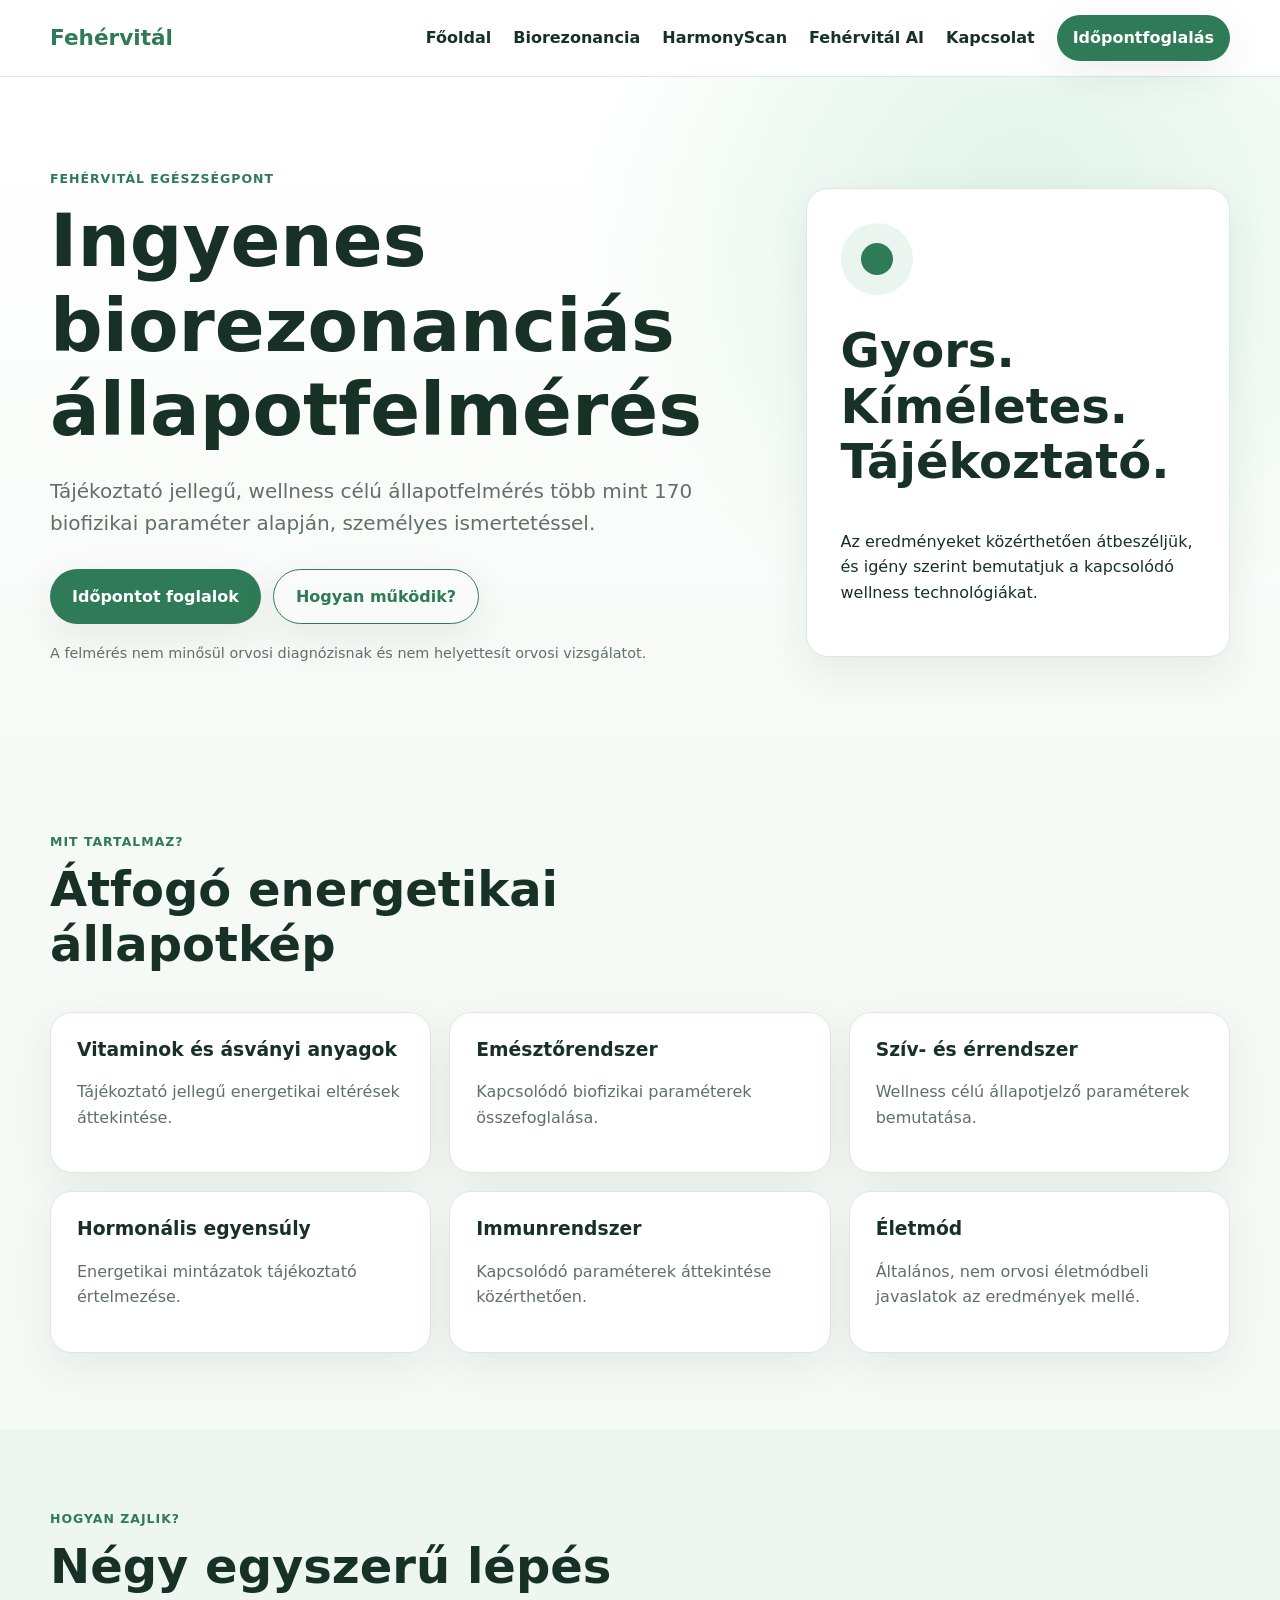
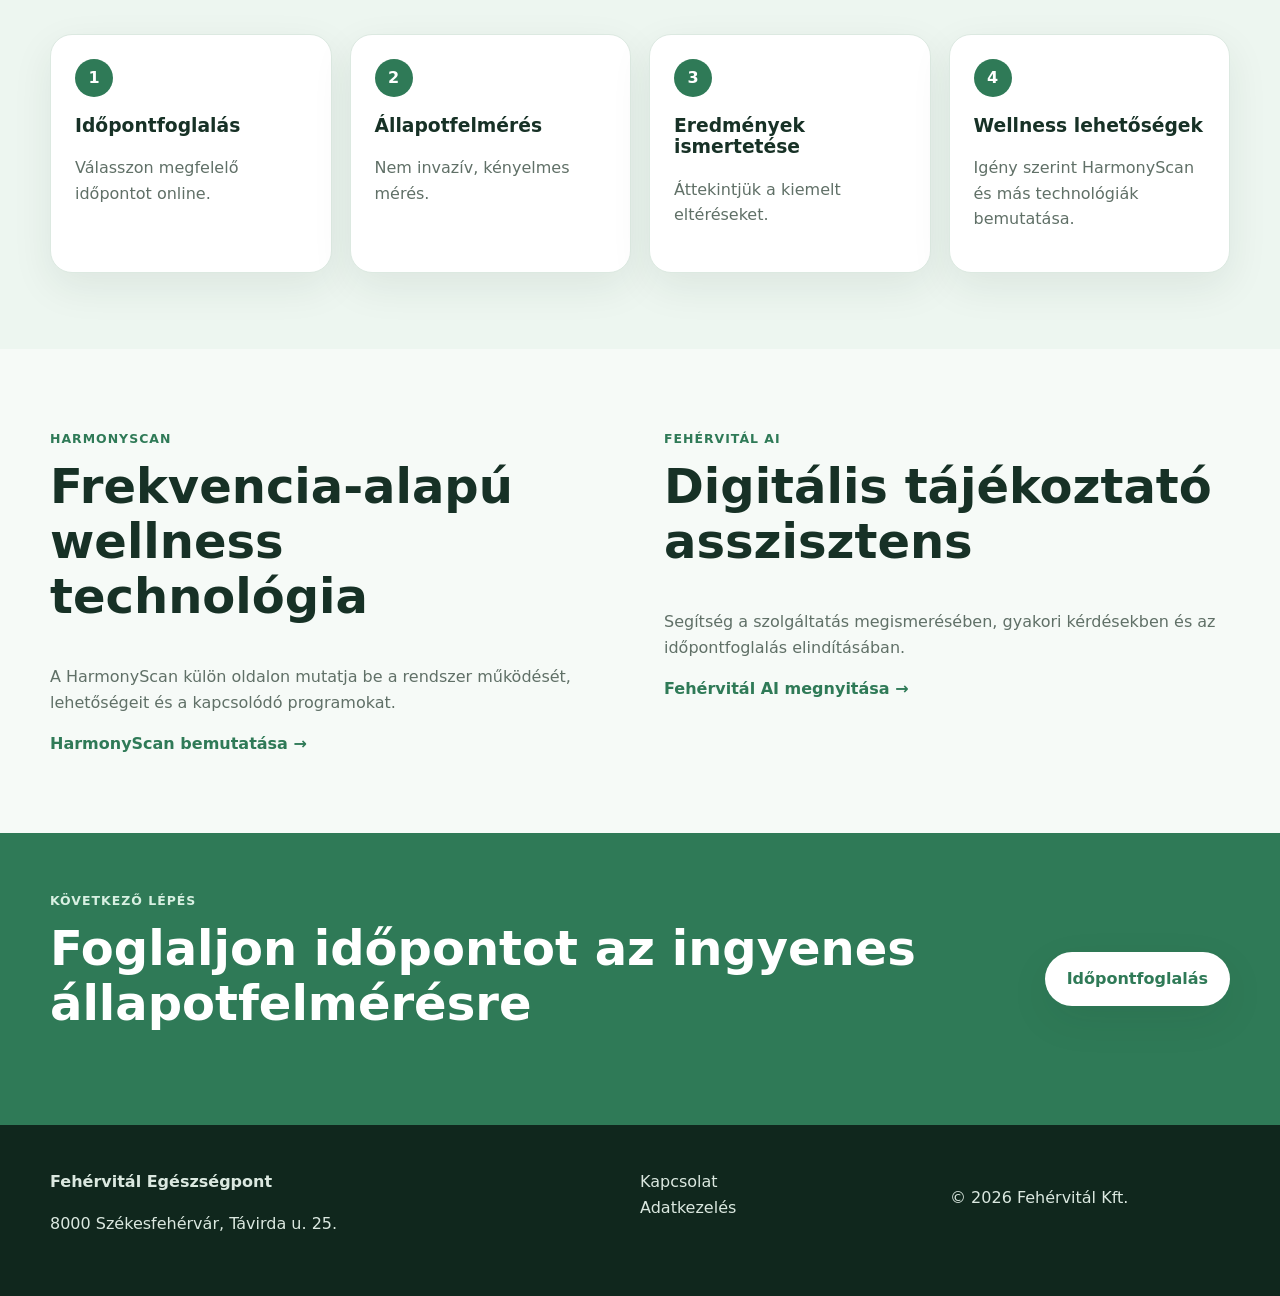
==== index.html @ 1241678f "Initial Fehérvitál website" ====
<!doctype html>
<html lang="hu">
<head>
  <meta charset="utf-8">
  <meta name="viewport" content="width=device-width, initial-scale=1">
  <title>Fehérvitál Egészségpont | Biorezonanciás állapotfelmérés</title>
  <meta name="description" content="Fehérvitál Egészségpont – tájékoztató jellegű biorezonanciás állapotfelmérés, HarmonyScan és Fehérvitál AI.">
  <link rel="stylesheet" href="assets/css/style.css">
</head>
<body>
  <header class="site-header">
    <div class="container nav-wrap">
      <a class="brand" href="index.html">Fehérvitál</a>
      <button class="menu-toggle" aria-label="Menü megnyitása" aria-expanded="false">☰</button>
      <nav class="nav" id="mainNav">
        <a href="index.html">Főoldal</a>
        <a href="biorezonancia.html">Biorezonancia</a>
        <a href="harmonyscan.html">HarmonyScan</a>
        <a href="ai.html">Fehérvitál AI</a>
        <a href="kapcsolat.html">Kapcsolat</a>
        <a class="btn btn-small" href="idopontfoglalas.html">Időpontfoglalás</a>
      </nav>
    </div>
  </header>

  <main>
    <section class="hero">
      <div class="container hero-grid">
        <div>
          <span class="eyebrow">Fehérvitál Egészségpont</span>
          <h1>Ingyenes biorezonanciás állapotfelmérés</h1>
          <p class="lead">Tájékoztató jellegű, wellness célú állapotfelmérés több mint 170 biofizikai paraméter alapján, személyes ismertetéssel.</p>
          <div class="hero-actions">
            <a class="btn" href="idopontfoglalas.html">Időpontot foglalok</a>
            <a class="btn btn-ghost" href="biorezonancia.html">Hogyan működik?</a>
          </div>
          <p class="note">A felmérés nem minősül orvosi diagnózisnak és nem helyettesít orvosi vizsgálatot.</p>
        </div>
        <div class="hero-card">
          <div class="pulse"></div>
          <h2>Gyors. Kíméletes. Tájékoztató.</h2>
          <p>Az eredményeket közérthetően átbeszéljük, és igény szerint bemutatjuk a kapcsolódó wellness technológiákat.</p>
        </div>
      </div>
    </section>

    <section class="section">
      <div class="container">
        <div class="section-head">
          <span class="eyebrow">Mit tartalmaz?</span>
          <h2>Átfogó energetikai állapotkép</h2>
        </div>
        <div class="cards">
          <article class="card"><h3>Vitaminok és ásványi anyagok</h3><p>Tájékoztató jellegű energetikai eltérések áttekintése.</p></article>
          <article class="card"><h3>Emésztőrendszer</h3><p>Kapcsolódó biofizikai paraméterek összefoglalása.</p></article>
          <article class="card"><h3>Szív- és érrendszer</h3><p>Wellness célú állapotjelző paraméterek bemutatása.</p></article>
          <article class="card"><h3>Hormonális egyensúly</h3><p>Energetikai mintázatok tájékoztató értelmezése.</p></article>
          <article class="card"><h3>Immunrendszer</h3><p>Kapcsolódó paraméterek áttekintése közérthetően.</p></article>
          <article class="card"><h3>Életmód</h3><p>Általános, nem orvosi életmódbeli javaslatok az eredmények mellé.</p></article>
        </div>
      </div>
    </section>

    <section class="section alt">
      <div class="container">
        <div class="section-head"><span class="eyebrow">Hogyan zajlik?</span><h2>Négy egyszerű lépés</h2></div>
        <div class="steps">
          <div class="step"><b>1</b><h3>Időpontfoglalás</h3><p>Válasszon megfelelő időpontot online.</p></div>
          <div class="step"><b>2</b><h3>Állapotfelmérés</h3><p>Nem invazív, kényelmes mérés.</p></div>
          <div class="step"><b>3</b><h3>Eredmények ismertetése</h3><p>Áttekintjük a kiemelt eltéréseket.</p></div>
          <div class="step"><b>4</b><h3>Wellness lehetőségek</h3><p>Igény szerint HarmonyScan és más technológiák bemutatása.</p></div>
        </div>
      </div>
    </section>

    <section class="section">
      <div class="container split">
        <div>
          <span class="eyebrow">HarmonyScan</span>
          <h2>Frekvencia-alapú wellness technológia</h2>
          <p>A HarmonyScan külön oldalon mutatja be a rendszer működését, lehetőségeit és a kapcsolódó programokat.</p>
          <a class="text-link" href="harmonyscan.html">HarmonyScan bemutatása →</a>
        </div>
        <div>
          <span class="eyebrow">Fehérvitál AI</span>
          <h2>Digitális tájékoztató asszisztens</h2>
          <p>Segítség a szolgáltatás megismerésében, gyakori kérdésekben és az időpontfoglalás elindításában.</p>
          <a class="text-link" href="ai.html">Fehérvitál AI megnyitása →</a>
        </div>
      </div>
    </section>

    <section class="cta">
      <div class="container cta-inner">
        <div><span class="eyebrow">Következő lépés</span><h2>Foglaljon időpontot az ingyenes állapotfelmérésre</h2></div>
        <a class="btn btn-light" href="idopontfoglalas.html">Időpontfoglalás</a>
      </div>
    </section>
  </main>

  <footer class="footer">
    <div class="container footer-grid">
      <div><strong>Fehérvitál Egészségpont</strong><p>8000 Székesfehérvár, Távirda u. 25.</p></div>
      <div><a href="kapcsolat.html">Kapcsolat</a><br><a href="adatkezeles.html">Adatkezelés</a></div>
      <div><p>© 2026 Fehérvitál Kft.</p></div>
    </div>
  </footer>
  <script src="assets/js/app.js"></script>
</body>
</html>
---- assets/css/style.css ----
:root{
  --bg:#f6faf7; --surface:#ffffff; --text:#173126; --muted:#607067;
  --primary:#2f7a57; --primary-dark:#225f43; --line:#dce9e1; --accent:#e9f5ee;
  --shadow:0 14px 40px rgba(23,49,38,.08); --radius:22px; --max:1180px;
}
*{box-sizing:border-box}
html{scroll-behavior:smooth}
body{margin:0;font-family:Inter,ui-sans-serif,system-ui,-apple-system,BlinkMacSystemFont,"Segoe UI",sans-serif;background:var(--bg);color:var(--text);line-height:1.6}
a{color:inherit;text-decoration:none}
.container{width:min(var(--max),calc(100% - 32px));margin:auto}
.site-header{position:sticky;top:0;z-index:20;background:rgba(255,255,255,.94);backdrop-filter:blur(10px);border-bottom:1px solid var(--line)}
.nav-wrap{min-height:76px;display:flex;align-items:center;justify-content:space-between;gap:24px}
.brand{font-size:1.35rem;font-weight:800;color:var(--primary)}
.nav{display:flex;align-items:center;gap:22px}
.nav a{font-weight:650}
.menu-toggle{display:none;background:none;border:0;font-size:1.8rem}
.btn{display:inline-flex;align-items:center;justify-content:center;background:var(--primary);color:#fff;padding:14px 22px;border-radius:999px;font-weight:800;box-shadow:var(--shadow)}
.btn:hover{background:var(--primary-dark)}
.btn-small{padding:10px 16px}
.btn-ghost{background:transparent;color:var(--primary);border:1px solid var(--primary)}
.btn-light{background:#fff;color:var(--primary)}
.hero{padding:88px 0 72px;background:radial-gradient(circle at 80% 20%,#dff3e7 0,transparent 38%),linear-gradient(180deg,#fff,#f6faf7)}
.hero-grid{display:grid;grid-template-columns:1.25fr .75fr;gap:48px;align-items:center}
.eyebrow{display:inline-block;color:var(--primary);font-weight:800;letter-spacing:.08em;text-transform:uppercase;font-size:.78rem;margin-bottom:10px}
h1,h2,h3{line-height:1.15;margin-top:0}
h1{font-size:clamp(2.5rem,6vw,4.6rem);max-width:900px;margin-bottom:22px}
h2{font-size:clamp(2rem,4vw,3rem)}
.lead{font-size:1.25rem;color:var(--muted);max-width:760px}
.hero-actions{display:flex;gap:12px;flex-wrap:wrap;margin:30px 0 18px}
.note{font-size:.9rem;color:var(--muted)}
.hero-card,.card,.step{background:var(--surface);border:1px solid var(--line);border-radius:var(--radius);box-shadow:var(--shadow)}
.hero-card{padding:34px}
.pulse{width:72px;height:72px;border-radius:50%;background:var(--accent);position:relative;margin-bottom:28px}
.pulse:after{content:"";position:absolute;inset:20px;border-radius:50%;background:var(--primary)}
.section{padding:76px 0}
.alt{background:#edf6f0}
.section-head{max-width:760px;margin-bottom:34px}
.cards{display:grid;grid-template-columns:repeat(3,1fr);gap:18px}
.card{padding:26px}
.card p,.step p,.split p{color:var(--muted)}
.steps{display:grid;grid-template-columns:repeat(4,1fr);gap:18px}
.step{padding:24px}
.step b{display:inline-grid;place-items:center;width:38px;height:38px;border-radius:50%;background:var(--primary);color:#fff;margin-bottom:18px}
.split{display:grid;grid-template-columns:1fr 1fr;gap:48px}
.text-link{color:var(--primary);font-weight:800}
.cta{padding:54px 0;background:var(--primary);color:#fff}
.cta-inner{display:flex;align-items:center;justify-content:space-between;gap:30px}
.cta .eyebrow{color:#d8f0e2}
.footer{background:#10271d;color:#dbe8e0;padding:44px 0}
.footer-grid{display:grid;grid-template-columns:2fr 1fr 1fr;gap:30px}
.page-hero{padding:70px 0 34px}
.content{padding:24px 0 70px}
.prose{max-width:860px}
.info-box{padding:20px;border-left:4px solid var(--primary);background:var(--accent);border-radius:12px;margin:24px 0}
@media(max-width:900px){
  .menu-toggle{display:block}
  .nav{display:none;position:absolute;top:76px;left:0;right:0;background:#fff;padding:18px 22px;border-bottom:1px solid var(--line);flex-direction:column;align-items:flex-start}
  .nav.open{display:flex}
  .hero-grid,.split,.footer-grid{grid-template-columns:1fr}
  .cards{grid-template-columns:repeat(2,1fr)}
  .steps{grid-template-columns:repeat(2,1fr)}
  .cta-inner{align-items:flex-start;flex-direction:column}
}
@media(max-width:620px){
  .cards,.steps{grid-template-columns:1fr}
  .hero{padding-top:58px}
}
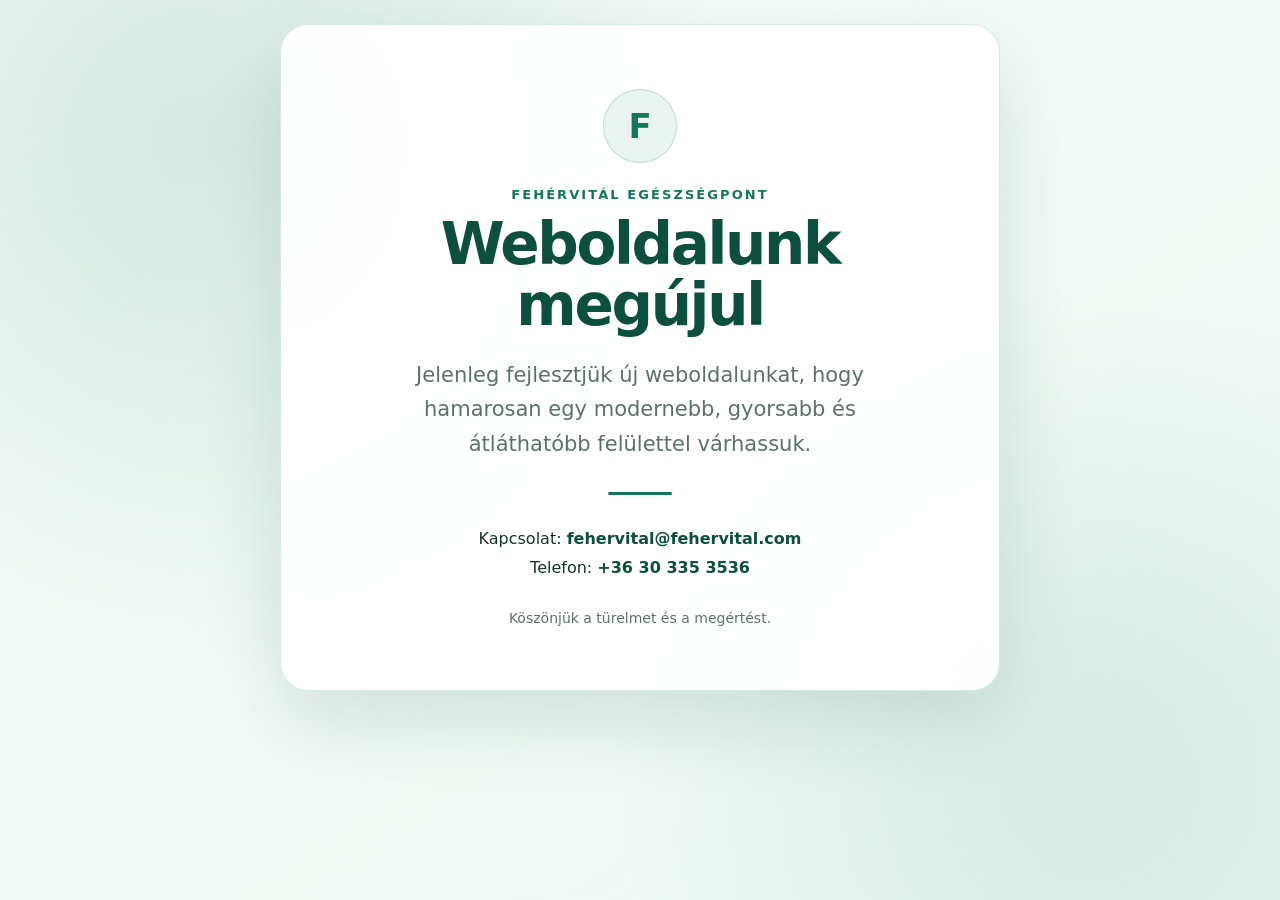
==== commit 575aa8be: "Complete website updates and enable temporary maintenance mode" ====
--- a/index.html
+++ b/index.html
@@ -3,108 +3,117 @@
 <head>
   <meta charset="utf-8">
   <meta name="viewport" content="width=device-width, initial-scale=1">
-  <title>Fehérvitál Egészségpont | Biorezonanciás állapotfelmérés</title>
-  <meta name="description" content="Fehérvitál Egészségpont – tájékoztató jellegű biorezonanciás állapotfelmérés, HarmonyScan és Fehérvitál AI.">
-  <link rel="stylesheet" href="assets/css/style.css">
+  <meta name="robots" content="noindex, nofollow, noarchive">
+  <meta name="googlebot" content="noindex, nofollow, noarchive">
+  <title>Fehérvitál Egészségpont | Weboldal fejlesztés alatt</title>
+  <meta name="description" content="A Fehérvitál Egészségpont weboldala jelenleg fejlesztés alatt áll.">
+  <style>
+    :root {
+      color-scheme: light;
+      --green: #16765b;
+      --green-dark: #0d4f3e;
+      --green-soft: #eaf5f1;
+      --ink: #18332b;
+      --muted: #5d716a;
+      --white: #ffffff;
+    }
+    * { box-sizing: border-box; }
+    html, body { min-height: 100%; }
+    body {
+      margin: 0;
+      font-family: Inter, ui-sans-serif, system-ui, -apple-system, BlinkMacSystemFont, "Segoe UI", sans-serif;
+      color: var(--ink);
+      background:
+        radial-gradient(circle at 15% 15%, rgba(22,118,91,.14), transparent 34rem),
+        radial-gradient(circle at 85% 85%, rgba(22,118,91,.10), transparent 30rem),
+        linear-gradient(145deg, #f8fcfa, #edf7f3);
+      display: grid;
+      place-items: center;
+      padding: 24px;
+    }
+    .card {
+      width: min(720px, 100%);
+      background: rgba(255,255,255,.94);
+      border: 1px solid rgba(22,118,91,.16);
+      border-radius: 28px;
+      box-shadow: 0 28px 80px rgba(13,79,62,.14);
+      padding: clamp(30px, 7vw, 64px);
+      text-align: center;
+      backdrop-filter: blur(10px);
+    }
+    .mark {
+      width: 74px;
+      height: 74px;
+      border-radius: 50%;
+      margin: 0 auto 24px;
+      display: grid;
+      place-items: center;
+      background: var(--green-soft);
+      border: 1px solid rgba(22,118,91,.20);
+      color: var(--green);
+      font-size: 34px;
+      font-weight: 700;
+    }
+    .eyebrow {
+      margin: 0 0 12px;
+      color: var(--green);
+      font-size: 13px;
+      font-weight: 800;
+      letter-spacing: .16em;
+      text-transform: uppercase;
+    }
+    h1 {
+      margin: 0;
+      color: var(--green-dark);
+      font-size: clamp(34px, 7vw, 58px);
+      line-height: 1.05;
+      letter-spacing: -.04em;
+    }
+    .lead {
+      max-width: 560px;
+      margin: 22px auto 0;
+      color: var(--muted);
+      font-size: clamp(17px, 2.7vw, 21px);
+      line-height: 1.65;
+    }
+    .divider {
+      width: 64px;
+      height: 3px;
+      margin: 30px auto;
+      border-radius: 999px;
+      background: var(--green);
+    }
+    .contact {
+      margin: 0;
+      color: var(--ink);
+      font-size: 16px;
+      line-height: 1.8;
+    }
+    .contact a {
+      color: var(--green-dark);
+      font-weight: 700;
+      text-decoration: none;
+    }
+    .contact a:hover { text-decoration: underline; }
+    .note {
+      margin: 28px 0 0;
+      color: var(--muted);
+      font-size: 14px;
+    }
+  </style>
 </head>
 <body>
-  <header class="site-header">
-    <div class="container nav-wrap">
-      <a class="brand" href="index.html">Fehérvitál</a>
-      <button class="menu-toggle" aria-label="Menü megnyitása" aria-expanded="false">☰</button>
-      <nav class="nav" id="mainNav">
-        <a href="index.html">Főoldal</a>
-        <a href="biorezonancia.html">Biorezonancia</a>
-        <a href="harmonyscan.html">HarmonyScan</a>
-        <a href="ai.html">Fehérvitál AI</a>
-        <a href="kapcsolat.html">Kapcsolat</a>
-        <a class="btn btn-small" href="idopontfoglalas.html">Időpontfoglalás</a>
-      </nav>
-    </div>
-  </header>
-
-  <main>
-    <section class="hero">
-      <div class="container hero-grid">
-        <div>
-          <span class="eyebrow">Fehérvitál Egészségpont</span>
-          <h1>Ingyenes biorezonanciás állapotfelmérés</h1>
-          <p class="lead">Tájékoztató jellegű, wellness célú állapotfelmérés több mint 170 biofizikai paraméter alapján, személyes ismertetéssel.</p>
-          <div class="hero-actions">
-            <a class="btn" href="idopontfoglalas.html">Időpontot foglalok</a>
-            <a class="btn btn-ghost" href="biorezonancia.html">Hogyan működik?</a>
-          </div>
-          <p class="note">A felmérés nem minősül orvosi diagnózisnak és nem helyettesít orvosi vizsgálatot.</p>
-        </div>
-        <div class="hero-card">
-          <div class="pulse"></div>
-          <h2>Gyors. Kíméletes. Tájékoztató.</h2>
-          <p>Az eredményeket közérthetően átbeszéljük, és igény szerint bemutatjuk a kapcsolódó wellness technológiákat.</p>
-        </div>
-      </div>
-    </section>
-
-    <section class="section">
-      <div class="container">
-        <div class="section-head">
-          <span class="eyebrow">Mit tartalmaz?</span>
-          <h2>Átfogó energetikai állapotkép</h2>
-        </div>
-        <div class="cards">
-          <article class="card"><h3>Vitaminok és ásványi anyagok</h3><p>Tájékoztató jellegű energetikai eltérések áttekintése.</p></article>
-          <article class="card"><h3>Emésztőrendszer</h3><p>Kapcsolódó biofizikai paraméterek összefoglalása.</p></article>
-          <article class="card"><h3>Szív- és érrendszer</h3><p>Wellness célú állapotjelző paraméterek bemutatása.</p></article>
-          <article class="card"><h3>Hormonális egyensúly</h3><p>Energetikai mintázatok tájékoztató értelmezése.</p></article>
-          <article class="card"><h3>Immunrendszer</h3><p>Kapcsolódó paraméterek áttekintése közérthetően.</p></article>
-          <article class="card"><h3>Életmód</h3><p>Általános, nem orvosi életmódbeli javaslatok az eredmények mellé.</p></article>
-        </div>
-      </div>
-    </section>
-
-    <section class="section alt">
-      <div class="container">
-        <div class="section-head"><span class="eyebrow">Hogyan zajlik?</span><h2>Négy egyszerű lépés</h2></div>
-        <div class="steps">
-          <div class="step"><b>1</b><h3>Időpontfoglalás</h3><p>Válasszon megfelelő időpontot online.</p></div>
-          <div class="step"><b>2</b><h3>Állapotfelmérés</h3><p>Nem invazív, kényelmes mérés.</p></div>
-          <div class="step"><b>3</b><h3>Eredmények ismertetése</h3><p>Áttekintjük a kiemelt eltéréseket.</p></div>
-          <div class="step"><b>4</b><h3>Wellness lehetőségek</h3><p>Igény szerint HarmonyScan és más technológiák bemutatása.</p></div>
-        </div>
-      </div>
-    </section>
-
-    <section class="section">
-      <div class="container split">
-        <div>
-          <span class="eyebrow">HarmonyScan</span>
-          <h2>Frekvencia-alapú wellness technológia</h2>
-          <p>A HarmonyScan külön oldalon mutatja be a rendszer működését, lehetőségeit és a kapcsolódó programokat.</p>
-          <a class="text-link" href="harmonyscan.html">HarmonyScan bemutatása →</a>
-        </div>
-        <div>
-          <span class="eyebrow">Fehérvitál AI</span>
-          <h2>Digitális tájékoztató asszisztens</h2>
-          <p>Segítség a szolgáltatás megismerésében, gyakori kérdésekben és az időpontfoglalás elindításában.</p>
-          <a class="text-link" href="ai.html">Fehérvitál AI megnyitása →</a>
-        </div>
-      </div>
-    </section>
-
-    <section class="cta">
-      <div class="container cta-inner">
-        <div><span class="eyebrow">Következő lépés</span><h2>Foglaljon időpontot az ingyenes állapotfelmérésre</h2></div>
-        <a class="btn btn-light" href="idopontfoglalas.html">Időpontfoglalás</a>
-      </div>
-    </section>
+  <main class="card" role="main">
+    <div class="mark" aria-hidden="true">F</div>
+    <p class="eyebrow">Fehérvitál Egészségpont</p>
+    <h1>Weboldalunk megújul</h1>
+    <p class="lead">Jelenleg fejlesztjük új weboldalunkat, hogy hamarosan egy modernebb, gyorsabb és átláthatóbb felülettel várhassuk.</p>
+    <div class="divider" aria-hidden="true"></div>
+    <p class="contact">
+      Kapcsolat: <a href="mailto:fehervital@fehervital.com">fehervital@fehervital.com</a><br>
+      Telefon: <a href="tel:+36303353536">+36 30 335 3536</a>
+    </p>
+    <p class="note">Köszönjük a türelmet és a megértést.</p>
   </main>
-
-  <footer class="footer">
-    <div class="container footer-grid">
-      <div><strong>Fehérvitál Egészségpont</strong><p>8000 Székesfehérvár, Távirda u. 25.</p></div>
-      <div><a href="kapcsolat.html">Kapcsolat</a><br><a href="adatkezeles.html">Adatkezelés</a></div>
-      <div><p>© 2026 Fehérvitál Kft.</p></div>
-    </div>
-  </footer>
-  <script src="assets/js/app.js"></script>
 </body>
 </html>
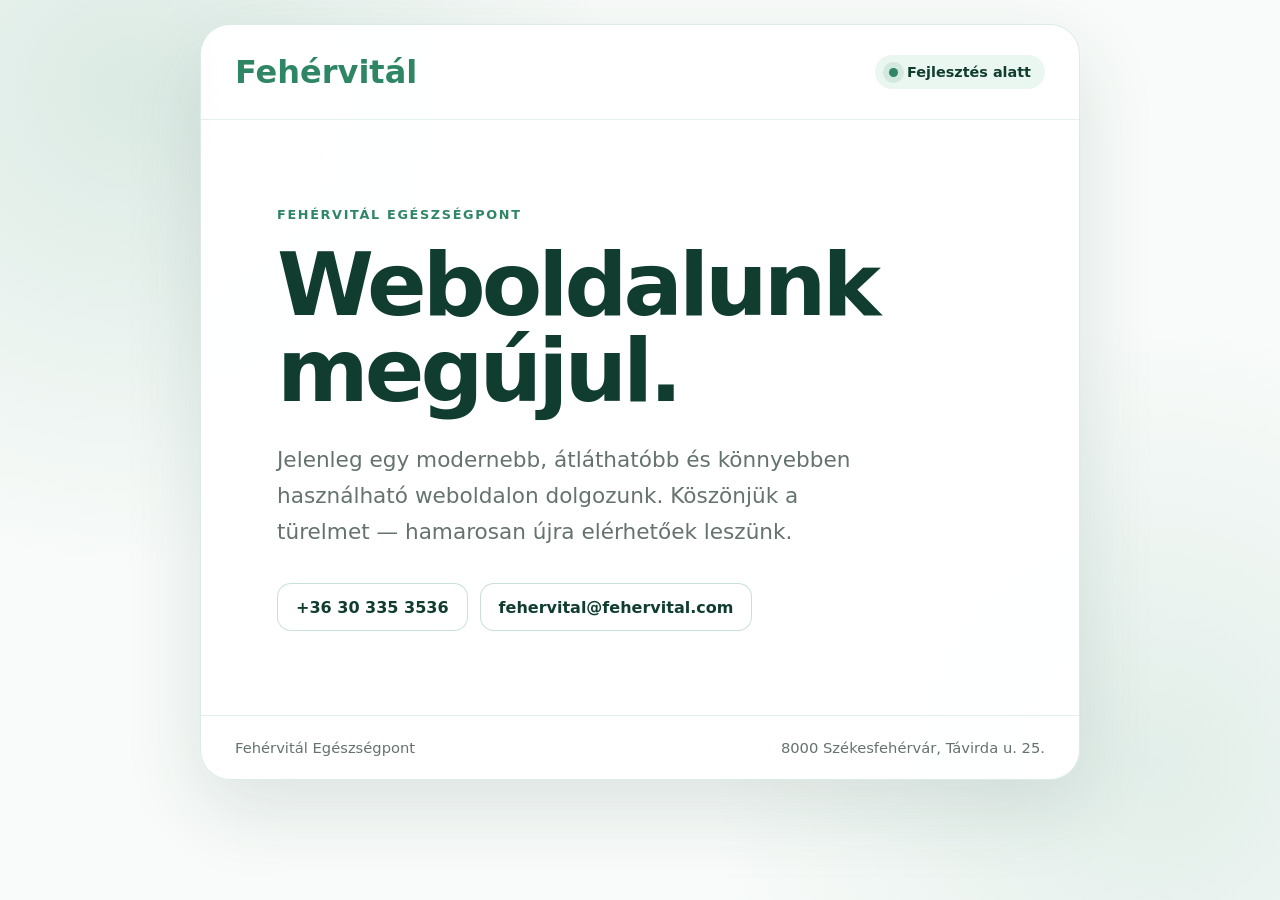
==== commit f7d40282: "Replace homepage with temporary maintenance page" ====
--- a/index.html
+++ b/index.html
@@ -5,16 +5,15 @@
   <meta name="viewport" content="width=device-width, initial-scale=1">
   <meta name="robots" content="noindex, nofollow, noarchive">
   <meta name="googlebot" content="noindex, nofollow, noarchive">
-  <title>Fehérvitál Egészségpont | Weboldal fejlesztés alatt</title>
+  <title>Fehérvitál Egészségpont | Weboldalunk megújul</title>
   <meta name="description" content="A Fehérvitál Egészségpont weboldala jelenleg fejlesztés alatt áll.">
   <style>
     :root {
-      color-scheme: light;
-      --green: #16765b;
-      --green-dark: #0d4f3e;
-      --green-soft: #eaf5f1;
-      --ink: #18332b;
-      --muted: #5d716a;
+      --green: #2f8665;
+      --green-dark: #103d30;
+      --green-soft: #eaf6f0;
+      --text: #16372d;
+      --muted: #65736d;
       --white: #ffffff;
     }
     * { box-sizing: border-box; }
@@ -22,98 +21,148 @@
     body {
       margin: 0;
       font-family: Inter, ui-sans-serif, system-ui, -apple-system, BlinkMacSystemFont, "Segoe UI", sans-serif;
-      color: var(--ink);
+      color: var(--text);
       background:
-        radial-gradient(circle at 15% 15%, rgba(22,118,91,.14), transparent 34rem),
-        radial-gradient(circle at 85% 85%, rgba(22,118,91,.10), transparent 30rem),
-        linear-gradient(145deg, #f8fcfa, #edf7f3);
+        radial-gradient(circle at 10% 10%, rgba(47, 134, 101, .14), transparent 34%),
+        radial-gradient(circle at 90% 85%, rgba(47, 134, 101, .11), transparent 32%),
+        #f8fbf9;
       display: grid;
       place-items: center;
       padding: 24px;
     }
-    .card {
-      width: min(720px, 100%);
-      background: rgba(255,255,255,.94);
-      border: 1px solid rgba(22,118,91,.16);
-      border-radius: 28px;
-      box-shadow: 0 28px 80px rgba(13,79,62,.14);
-      padding: clamp(30px, 7vw, 64px);
-      text-align: center;
-      backdrop-filter: blur(10px);
+    .page {
+      width: min(880px, 100%);
+      min-height: min(680px, calc(100vh - 48px));
+      background: rgba(255,255,255,.95);
+      border: 1px solid rgba(47,134,101,.16);
+      border-radius: 30px;
+      box-shadow: 0 28px 80px rgba(16,61,48,.12);
+      overflow: hidden;
+      display: grid;
+      grid-template-rows: auto 1fr auto;
     }
-    .mark {
-      width: 74px;
-      height: 74px;
+    header {
+      padding: 28px 34px;
+      border-bottom: 1px solid rgba(47,134,101,.12);
+      display: flex;
+      align-items: center;
+      justify-content: space-between;
+      gap: 20px;
+    }
+    .brand { font-weight: 800; font-size: clamp(1.4rem, 4vw, 2rem); color: var(--green); }
+    .status {
+      display: inline-flex;
+      align-items: center;
+      gap: 9px;
+      color: var(--green-dark);
+      background: var(--green-soft);
+      padding: 9px 14px;
+      border-radius: 999px;
+      font-weight: 700;
+      font-size: .9rem;
+    }
+    .status::before {
+      content: "";
+      width: 9px;
+      height: 9px;
       border-radius: 50%;
-      margin: 0 auto 24px;
-      display: grid;
-      place-items: center;
-      background: var(--green-soft);
-      border: 1px solid rgba(22,118,91,.20);
+      background: var(--green);
+      box-shadow: 0 0 0 6px rgba(47,134,101,.12);
+    }
+    main {
+      padding: clamp(46px, 8vw, 84px) clamp(28px, 7vw, 76px);
+      display: flex;
+      align-items: center;
+    }
+    .content { max-width: 700px; }
+    .eyebrow {
+      display: inline-block;
+      margin-bottom: 20px;
+      text-transform: uppercase;
+      letter-spacing: .13em;
+      font-size: .8rem;
+      font-weight: 800;
       color: var(--green);
-      font-size: 34px;
-      font-weight: 700;
-    }
-    .eyebrow {
-      margin: 0 0 12px;
-      color: var(--green);
-      font-size: 13px;
-      font-weight: 800;
-      letter-spacing: .16em;
-      text-transform: uppercase;
     }
     h1 {
       margin: 0;
+      max-width: 12ch;
       color: var(--green-dark);
-      font-size: clamp(34px, 7vw, 58px);
-      line-height: 1.05;
-      letter-spacing: -.04em;
+      font-size: clamp(2.7rem, 8vw, 5.5rem);
+      line-height: .98;
+      letter-spacing: -.045em;
     }
     .lead {
-      max-width: 560px;
-      margin: 22px auto 0;
+      margin: 28px 0 0;
+      max-width: 620px;
       color: var(--muted);
-      font-size: clamp(17px, 2.7vw, 21px);
+      font-size: clamp(1.05rem, 2.6vw, 1.35rem);
       line-height: 1.65;
     }
-    .divider {
-      width: 64px;
-      height: 3px;
-      margin: 30px auto;
-      border-radius: 999px;
-      background: var(--green);
-    }
     .contact {
-      margin: 0;
-      color: var(--ink);
-      font-size: 16px;
-      line-height: 1.8;
+      margin-top: 34px;
+      display: flex;
+      flex-wrap: wrap;
+      gap: 12px;
     }
     .contact a {
+      display: inline-flex;
+      align-items: center;
+      justify-content: center;
+      min-height: 48px;
+      padding: 12px 18px;
+      border: 1px solid rgba(47,134,101,.25);
+      border-radius: 14px;
       color: var(--green-dark);
-      font-weight: 700;
+      background: var(--white);
       text-decoration: none;
+      font-weight: 750;
     }
-    .contact a:hover { text-decoration: underline; }
-    .note {
-      margin: 28px 0 0;
+    .contact a:hover { border-color: var(--green); background: var(--green-soft); }
+    footer {
+      padding: 23px 34px;
+      border-top: 1px solid rgba(47,134,101,.12);
       color: var(--muted);
-      font-size: 14px;
+      font-size: .92rem;
+      display: flex;
+      flex-wrap: wrap;
+      justify-content: space-between;
+      gap: 10px 24px;
+    }
+    @media (max-width: 620px) {
+      body { padding: 0; background: #f8fbf9; }
+      .page { min-height: 100vh; border-radius: 0; border: 0; }
+      header, footer { padding-left: 24px; padding-right: 24px; }
+      .status { font-size: .78rem; padding: 8px 11px; }
+      main { padding-left: 24px; padding-right: 24px; }
+      .contact { flex-direction: column; }
+      .contact a { width: 100%; }
     }
   </style>
 </head>
 <body>
-  <main class="card" role="main">
-    <div class="mark" aria-hidden="true">F</div>
-    <p class="eyebrow">Fehérvitál Egészségpont</p>
-    <h1>Weboldalunk megújul</h1>
-    <p class="lead">Jelenleg fejlesztjük új weboldalunkat, hogy hamarosan egy modernebb, gyorsabb és átláthatóbb felülettel várhassuk.</p>
-    <div class="divider" aria-hidden="true"></div>
-    <p class="contact">
-      Kapcsolat: <a href="mailto:fehervital@fehervital.com">fehervital@fehervital.com</a><br>
-      Telefon: <a href="tel:+36303353536">+36 30 335 3536</a>
-    </p>
-    <p class="note">Köszönjük a türelmet és a megértést.</p>
-  </main>
+  <div class="page">
+    <header>
+      <div class="brand">Fehérvitál</div>
+      <div class="status">Fejlesztés alatt</div>
+    </header>
+
+    <main>
+      <div class="content">
+        <span class="eyebrow">Fehérvitál Egészségpont</span>
+        <h1>Weboldalunk megújul.</h1>
+        <p class="lead">Jelenleg egy modernebb, átláthatóbb és könnyebben használható weboldalon dolgozunk. Köszönjük a türelmet — hamarosan újra elérhetőek leszünk.</p>
+        <div class="contact" aria-label="Kapcsolat">
+          <a href="tel:+36303353536">+36 30 335 3536</a>
+          <a href="mailto:fehervital@fehervital.com">fehervital@fehervital.com</a>
+        </div>
+      </div>
+    </main>
+
+    <footer>
+      <span>Fehérvitál Egészségpont</span>
+      <span>8000 Székesfehérvár, Távirda u. 25.</span>
+    </footer>
+  </div>
 </body>
 </html>
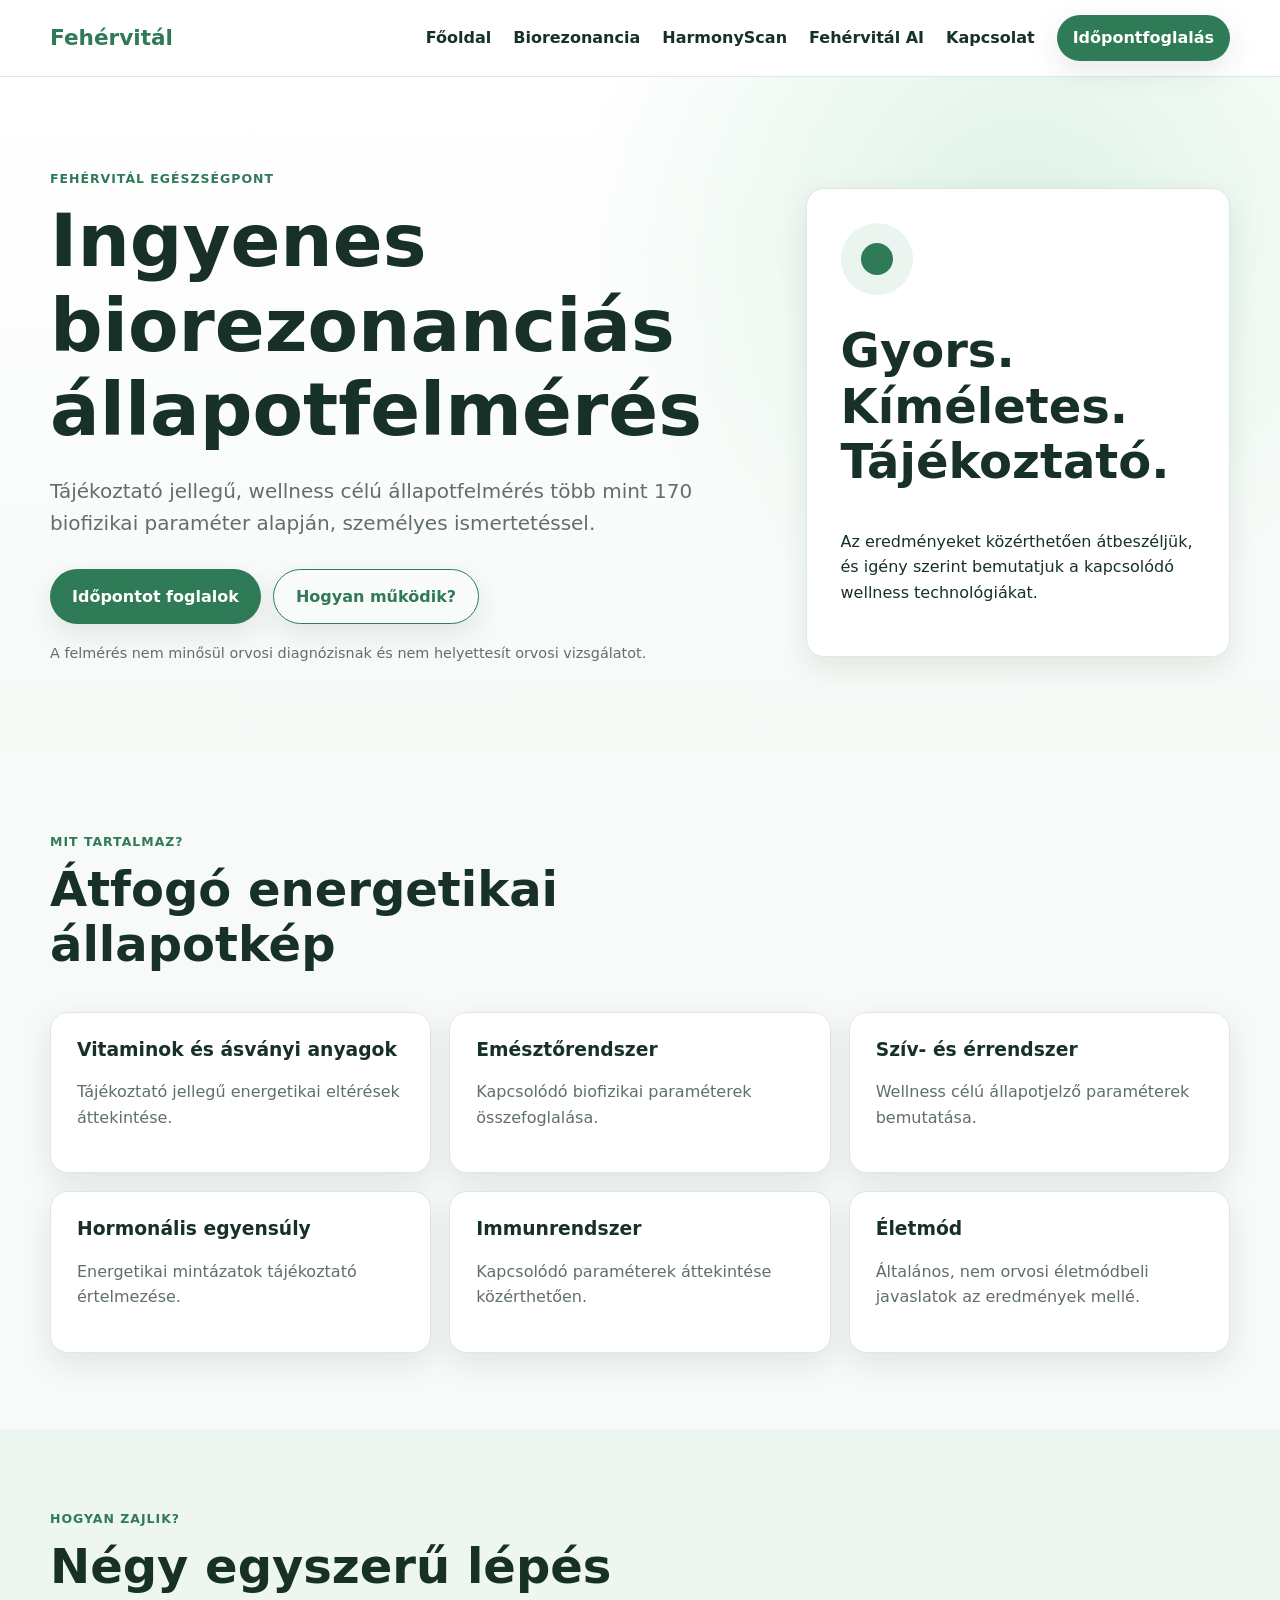
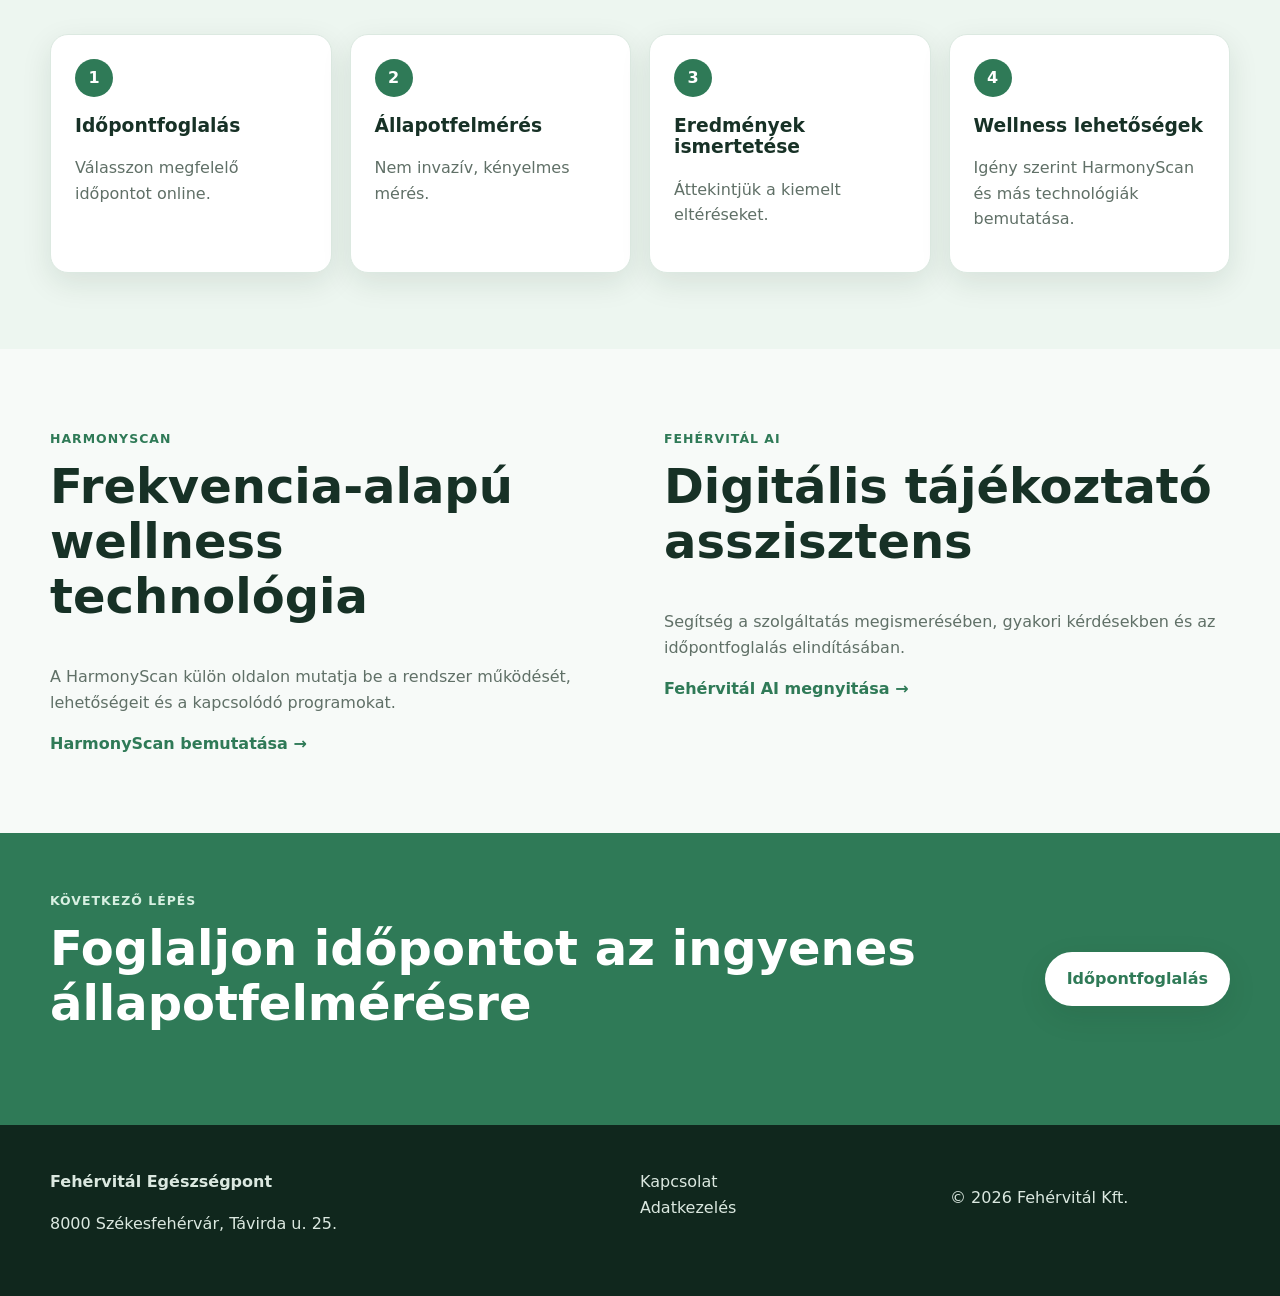
==== commit 803fd064: "V18 merge stable website admin and public build" ====
--- a/index.html
+++ b/index.html
@@ -7,6 +7,13 @@
   <meta name="googlebot" content="noindex, nofollow, noarchive">
   <title>Fehérvitál Egészségpont | Weboldalunk megújul</title>
   <meta name="description" content="A Fehérvitál Egészségpont weboldala jelenleg fejlesztés alatt áll.">
+  <script>
+    (function () {
+      const protectedHosts = new Set(["fehervital.hu", "www.fehervital.hu"]);
+      const hostname = window.location.hostname.toLowerCase().replace(/\.$/, "");
+      if (!protectedHosts.has(hostname)) window.location.replace("preview.html");
+    })();
+  </script>
   <style>
     :root {
       --green: #2f8665;
@@ -154,7 +161,7 @@
         <p class="lead">Jelenleg egy modernebb, átláthatóbb és könnyebben használható weboldalon dolgozunk. Köszönjük a türelmet — hamarosan újra elérhetőek leszünk.</p>
         <div class="contact" aria-label="Kapcsolat">
           <a href="tel:+36303353536">+36 30 335 3536</a>
-          <a href="mailto:fehervital@fehervital.com">fehervital@fehervital.com</a>
+          <a href="mailto:info@fehervital.hu">info@fehervital.hu</a>
         </div>
       </div>
     </main>
